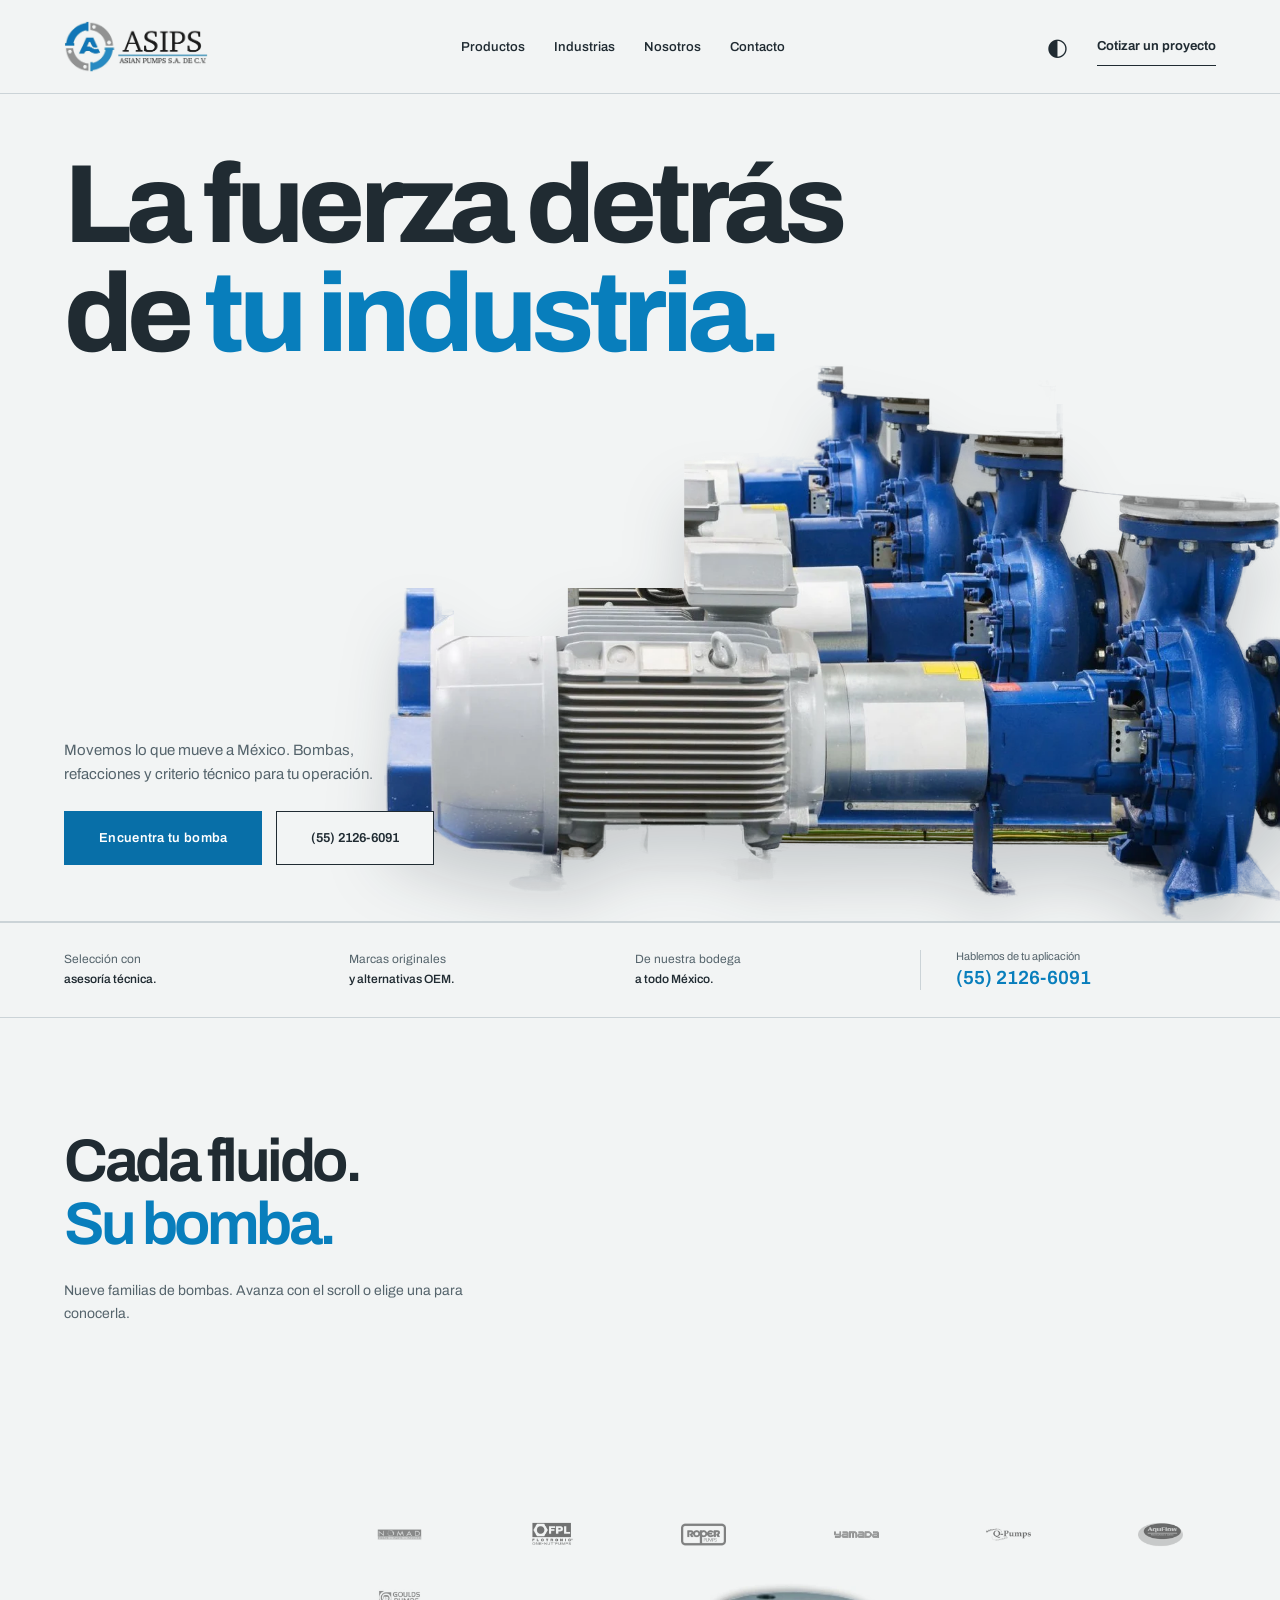
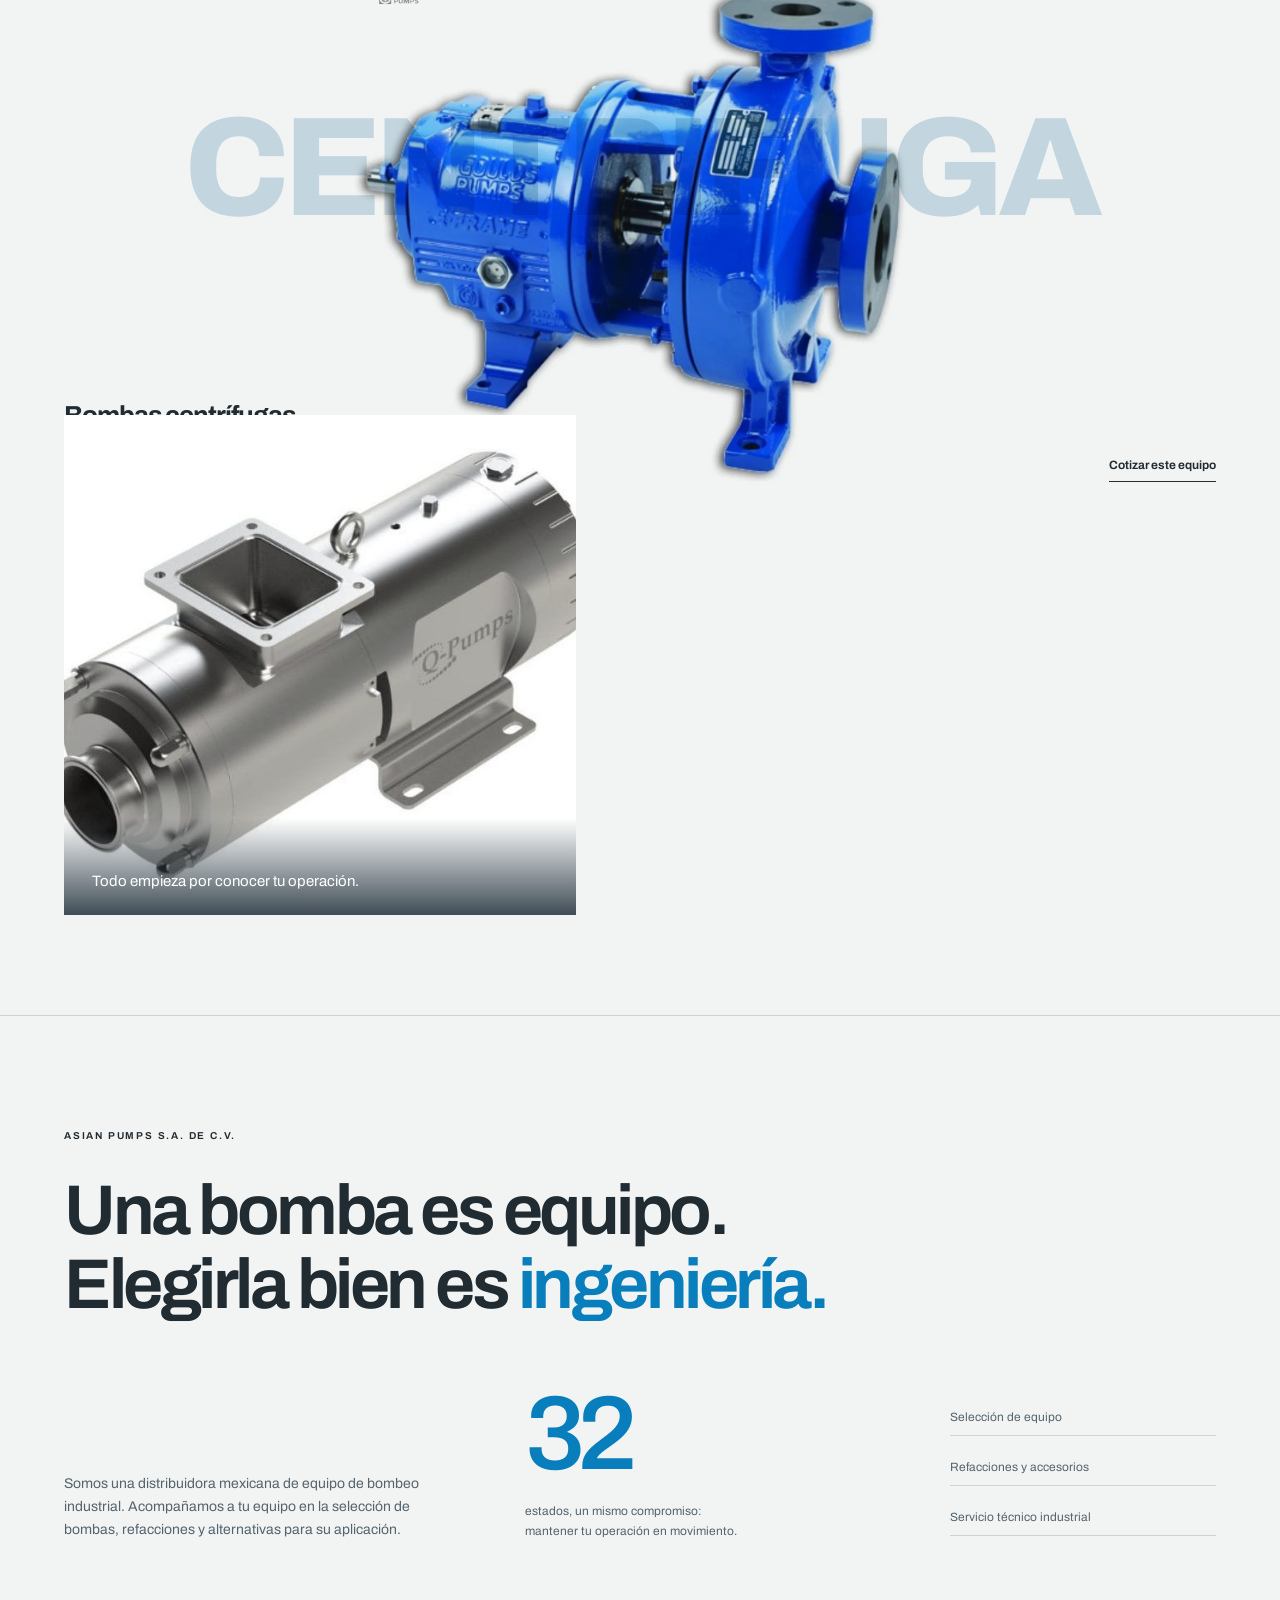
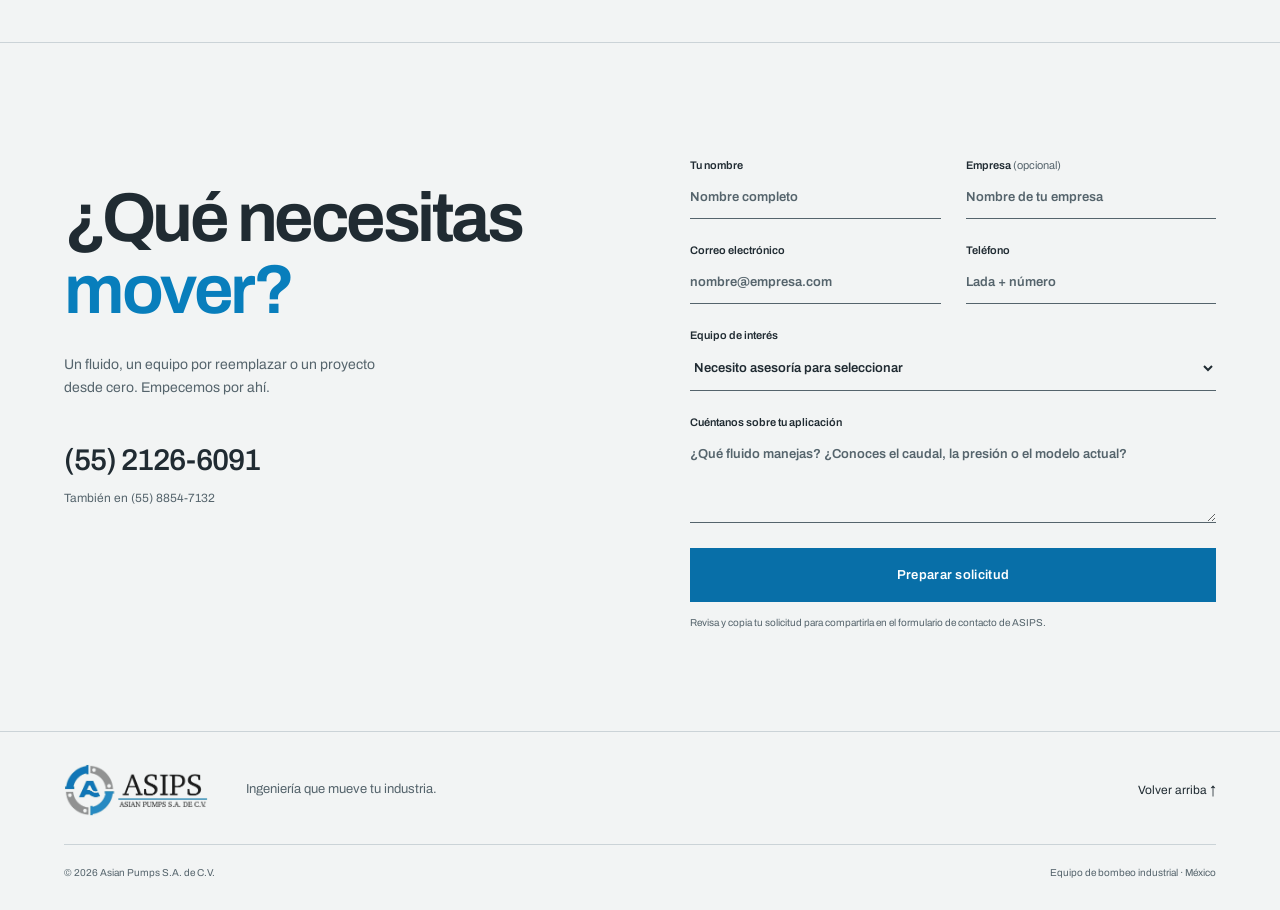
==== index.html @ ed29885e "Sitio estático del rediseño ASIPS para GitHub Pages Copia desplegable con rutas relativas del repo p" ====
﻿<!doctype html>
<html lang="es">
<head>
  <meta charset="UTF-8">
  <meta name="viewport" content="width=device-width, initial-scale=1">
  <meta name="theme-color" content="#f2f4f4">
  <meta name="description" content="Equipo de bombeo industrial, asesoría técnica y refacciones. Explora nueve familias de bombas con ASIPS Asian Pumps. Entregas en todo México.">
  <title>ASIPS Asian Pumps | Ingeniería que mueve tu industria</title>
  <link rel="icon" href="assets/logo.jpeg">
  <link rel="stylesheet" href="styles.css">
  <link rel="preload" href="assets/hero-pumps.webp" as="image" fetchpriority="high">
  <link rel="preload" href="assets/fonts/archivo-latin.woff2" as="font" type="font/woff2" crossorigin>
  <script type="module" src="app.js"></script>
</head>
<body>
  <a class="skip" href="#contenido">Saltar al contenido</a>
  <header class="header wrap">
    <a class="brand" href="#" aria-label="ASIPS, inicio"><img src="assets/logo.jpeg" alt="ASIPS Asian Pumps" width="154" height="60"></a>
    <nav id="navigation" aria-label="Navegación principal">
      <a href="#productos">Productos</a><a href="#industrias">Industrias</a><a href="#nosotros">Nosotros</a><a href="#contacto">Contacto</a>
    </nav>
    <div class="header-actions"><button class="theme" type="button" aria-label="Cambiar a modo oscuro">◐</button><a class="header-cta" href="#contacto">Cotizar un proyecto</a><button class="menu" type="button" aria-expanded="false" aria-controls="navigation">Menú <span aria-hidden="true">+</span></button></div>
  </header>
  <main id="contenido">
    <section class="hero" aria-labelledby="hero-title">
      <figure class="hero-machines" aria-hidden="false">
        <img src="assets/hero-pumps.webp" alt="Tren de cuatro bombas centrífugas industriales alineadas" width="1345" height="816" fetchpriority="high">
      </figure>
      <div class="hero-content wrap">
        <h1 id="hero-title">La fuerza detrás<br>de <em>tu industria.</em></h1>
        <p class="hero-lead">Movemos lo que mueve a México. Bombas, refacciones y criterio técnico para tu operación.</p>
        <div class="hero-actions">
          <a class="button" href="#productos">Encuentra tu bomba</a>
          <a class="ghost" href="tel:+525521266091">(55) 2126-6091</a>
        </div>
      </div>
    </section>
    <div class="service-strip wrap"><p>Selección con<br><strong>asesoría técnica.</strong></p><p>Marcas originales<br><strong>y alternativas OEM.</strong></p><p>De nuestra bodega<br><strong>a todo México.</strong></p><a href="tel:+525521266091">Hablemos de tu aplicación<span>(55) 2126-6091</span></a></div>
    <section id="productos" class="catalog section" aria-labelledby="products-title">
      <div class="section-heading wrap"><h2 id="products-title">Cada fluido.<br><span>Su bomba.</span></h2><p>Nueve familias de bombas. Avanza con el scroll o elige una para conocerla.</p></div>
      <div class="scrolly">
        <div class="scrolly-stage">
          <span class="stage-word" id="stage-word" aria-hidden="true">CENTRÍFUGA</span>
          <div class="stage-inner wrap" id="product-panel" role="tabpanel" aria-labelledby="tab-centrifuga" tabindex="0">
            <div class="stage-media"><img id="product-img" src="assets/p-centrifuga.webp" alt="Bomba centrífuga" width="700" height="600" loading="lazy"></div>
            <div class="product-info"><div><h3 id="product-name">Bombas centrífugas</h3><p id="product-description">Para mover agua y fluidos de baja viscosidad en los procesos de tu industria.</p></div><a class="text-link" id="product-quote" href="#contacto">Cotizar este equipo</a></div>
          </div>
          <div class="product-list" role="tablist" aria-label="Familias de bombas" aria-orientation="vertical"></div>
        </div>
        <div class="scrolly-steps" aria-hidden="true"></div>
      </div>
    </section>
    <section class="brands wrap" aria-label="Marcas de nuestro catálogo"><p>La ingeniería tiene nombre.<br><strong>Trabajamos con estas marcas.</strong></p><div class="brand-logos"><img src="assets/marca-6.png" alt="Marca distribuida" width="130" height="54" loading="lazy"><img src="assets/marca-8.png" alt="Marca distribuida" width="130" height="54" loading="lazy"><img src="assets/marca-9.png" alt="Marca distribuida" width="130" height="54" loading="lazy"><img src="assets/marca-10.png" alt="Marca distribuida" width="130" height="54" loading="lazy"><img src="assets/marca-12.png" alt="Marca distribuida" width="130" height="54" loading="lazy"><img src="assets/marca-13.png" alt="Marca distribuida" width="130" height="54" loading="lazy"><img src="assets/marca-15.png" alt="Marca distribuida" width="130" height="54" loading="lazy"></div></section>
    <section id="industrias" class="industries wrap section" aria-labelledby="industries-title">
      <div class="section-heading"><h2 id="industries-title">El proceso manda.<br><span>Nosotros escuchamos.</span></h2><p>Un mismo fluido puede plantear desafíos distintos. Cuéntanos qué necesitas mover y bajo qué condiciones.</p></div>
      <div class="industry-layout"><figure class="industry-photo"><img src="assets/p-tornillo.jpg" width="900" height="1100" alt="Bomba de doble tornillo en acero inoxidable instalada en línea sanitaria" loading="lazy"><figcaption>Todo empieza por conocer tu operación.</figcaption></figure><div class="industry-content"><div id="industry-options" class="industry-options" aria-label="Industrias"></div><div class="industry-detail" aria-live="polite"><h3 id="industry-title">Alimentos y bebidas</h3><p id="industry-description">Desde ingredientes líquidos hasta productos viscosos. Equipos para transferencia y procesos sanitarios, seleccionados según tu producto.</p><a href="#contacto" class="text-link" id="industry-quote">Platicar sobre mi proceso</a></div></div></div>
    </section>
    <section id="nosotros" class="about wrap section" aria-labelledby="about-title"><p class="eyebrow">ASIAN PUMPS S.A. DE C.V.</p><h2 id="about-title">Una bomba es equipo.<br>Elegirla bien es <span>ingeniería.</span></h2><div class="about-bottom"><p>Somos una distribuidora mexicana de equipo de bombeo industrial. Acompañamos a tu equipo en la selección de bombas, refacciones y alternativas para su aplicación.</p><div><span class="big-number">32</span><p>estados, un mismo compromiso:<br>mantener tu operación en movimiento.</p></div><div class="about-services"><p>Selección de equipo</p><p>Refacciones y accesorios</p><p>Servicio técnico industrial</p></div></div></section>
    <section id="contacto" class="contact wrap section" aria-labelledby="contact-title"><div class="contact-intro"><h2 id="contact-title">¿Qué necesitas<br><span>mover?</span></h2><p>Un fluido, un equipo por reemplazar o un proyecto desde cero. Empecemos por ahí.</p><a class="phone" href="tel:+525521266091">(55) 2126-6091</a><a class="secondary-phone" href="tel:+525588547132">También en (55) 8854-7132</a></div><form id="quote-form"><div class="form-grid"><label>Tu nombre<input name="nombre" autocomplete="name" placeholder="Nombre completo" required maxlength="100"></label><label>Empresa <span>(opcional)</span><input name="empresa" autocomplete="organization" placeholder="Nombre de tu empresa" maxlength="150"></label><label>Correo electrónico<input name="correo" type="email" autocomplete="email" placeholder="nombre@empresa.com" required maxlength="150"></label><label>Teléfono<input name="telefono" type="tel" autocomplete="tel" placeholder="Lada + número" required maxlength="30"></label></div><label>Equipo de interés<select name="equipo" id="quote-product"><option value="Necesito asesoría para seleccionar">Necesito asesoría para seleccionar</option></select></label><label>Cuéntanos sobre tu aplicación<textarea name="mensaje" rows="3" placeholder="¿Qué fluido manejas? ¿Conoces el caudal, la presión o el modelo actual?" required maxlength="2000"></textarea></label><button class="button" type="submit">Preparar solicitud</button><p class="form-note">Revisa y copia tu solicitud para compartirla en el formulario de contacto de ASIPS.</p><div id="form-result" hidden aria-live="polite"><h3>Tu solicitud está lista.</h3><p>Revisa el texto y compártelo en el sitio de ASIPS. Aún no se ha enviado.</p><textarea id="quote-summary" readonly aria-label="Resumen de tu solicitud"></textarea><div><button type="button" class="text-link" id="copy-quote">Copiar solicitud</button><a class="text-link" href="https://bombas.asips.mx/#Contacto" target="_blank" rel="noopener">Abrir contacto ASIPS</a></div><p id="copy-status" role="status"></p></div></form></section>
  </main>
  <footer class="wrap"><div class="footer-top"><a class="brand" href="#" aria-label="Volver al inicio"><img src="assets/logo.jpeg" alt="ASIPS Asian Pumps" width="154" height="60" loading="lazy"></a><p>Ingeniería que mueve tu industria.</p><a href="#contenido">Volver arriba ↑</a></div><div class="footer-bottom"><span>© <span id="year">2026</span> Asian Pumps S.A. de C.V.</span><span>Equipo de bombeo industrial · México</span></div></footer>
</body>
</html>
---- styles.css ----
@font-face{font-family:Archivo;src:url('assets/fonts/archivo-latin.woff2') format('woff2');font-weight:100 900;font-display:swap}
:root{--bg:#f2f4f4;--surface:#e8edef;--ink:#202b32;--muted:#55646c;--blue:#087ebc;--cta:#086fa8;--line:#cbd3d7;--paper:#fff;--ring:#c3d5de;color-scheme:light;font-family:Archivo,Arial,sans-serif;font-synthesis:none}
:root[data-theme=dark]{--bg:#121b21;--surface:#1b2931;--ink:#edf3f5;--muted:#a7b8c1;--blue:#55b6e7;--cta:#086fa8;--line:#364954;--ring:#294653;color-scheme:dark}
*{box-sizing:border-box}html{scroll-behavior:smooth;scroll-padding-top:90px}body{margin:0;background:var(--bg);color:var(--ink)}button,input,select,textarea{font:inherit}button,a,input,select,textarea{-webkit-tap-highlight-color:transparent}a{color:inherit;text-decoration:none}button{cursor:pointer}button,a{touch-action:manipulation}button{color:inherit}img{max-width:100%;display:block}p,h1,h2,h3,figure{margin:0}p{line-height:1.65}a:focus-visible,button:focus-visible,input:focus-visible,select:focus-visible,textarea:focus-visible,[tabindex]:focus-visible{outline:3px solid var(--blue);outline-offset:5px}::selection{background:var(--blue);color:#fff}.wrap{max-width:1512px;margin-inline:auto;padding-inline:64px}.skip{position:fixed;top:-80px;left:20px;background:var(--ink);color:var(--bg);padding:16px;z-index:4}.skip:focus{top:12px}.header{height:94px;display:flex;align-items:center;justify-content:space-between;gap:30px;border-bottom:1px solid var(--line)}.brand{width:144px;flex-shrink:0}.brand img{width:144px;height:auto;mix-blend-mode:multiply}.header nav{display:flex;gap:29px;font-size:13px;font-weight:550}.header nav a{padding-block:14px}.header nav a:hover{color:var(--blue)}.header-actions{display:flex;align-items:center;gap:20px}.header-cta{font-size:13px;font-weight:650;display:flex;gap:24px;align-items:center;border-bottom:1px solid var(--ink);padding-block:12px}.header-cta span{font-size:23px}.theme{border:0;background:none;font-size:24px;width:40px;height:44px}.menu{display:none}.eyebrow{font-size:10px;letter-spacing:1.8px;font-weight:650}.hero{position:relative;min-height:92vh;min-height:92svh;display:flex;align-items:center;overflow:clip;border-bottom:1px solid var(--line)}.hero-machines{position:absolute;right:-2%;bottom:0;width:min(72%,1180px);margin:0;z-index:1;pointer-events:none}.hero-machines img{width:100%;height:auto;display:block;filter:drop-shadow(0 40px 30px rgba(15,31,42,.17))}.hero-content{position:relative;width:100%;padding-block:56px;align-self:stretch;display:flex;flex-direction:column}.hero h1{position:relative;z-index:0;font-size:clamp(56px,8.7vw,134px);letter-spacing:-.05em;line-height:.98;font-weight:750}.hero h1 em{color:var(--blue);font-style:normal}.hero-lead{position:relative;z-index:2;margin-top:auto;font-size:15px;color:var(--muted);max-width:340px}.hero-actions{position:relative;z-index:2;display:flex;gap:14px;margin-top:24px;flex-wrap:wrap}.ghost{display:inline-flex;align-items:center;justify-content:center;min-height:54px;padding:16px 34px;border:1px solid var(--ink);color:var(--ink);background:var(--bg);font-size:13px;font-weight:600;transition:border-color .2s,color .2s}.ghost:hover{border-color:var(--blue);color:var(--blue)}.button{display:inline-flex;align-items:center;justify-content:center;background:var(--cta);color:#fff;min-height:54px;padding:16px 34px;border:1px solid var(--cta);font-size:13px;font-weight:600;letter-spacing:.3px;border-radius:0;transition:background .2s,transform .2s}.button:hover{background:#055985;transform:translateY(-2px)}.hero-copy .button{margin-top:28px}.service-strip{display:grid;grid-template-columns:1fr 1fr 1fr 1.15fr;padding-block:27px;border-top:1px solid var(--line);border-bottom:1px solid var(--line);gap:28px}.service-strip p{font-size:12px;color:var(--muted)}.service-strip strong{font-weight:550;color:var(--ink)}.service-strip a{border-left:1px solid var(--line);padding-left:35px;font-size:11px;color:var(--muted)}.service-strip a span{display:block;font-size:19px;color:var(--blue);margin-top:5px;font-weight:600}.section{padding-top:112px;padding-bottom:100px}.section-heading{margin-bottom:48px}.section-heading .eyebrow{margin-bottom:24px}h2{font-size:clamp(42px,4.7vw,70px);font-weight:650;letter-spacing:-3.5px;line-height:1.05}h2 span{color:var(--blue)}.section-heading>p:last-child{margin-top:23px;max-width:440px;font-size:14px;color:var(--muted)}.scrolly{position:relative}.scrolly-stage{position:sticky;top:0;height:100vh;height:100svh;display:flex;flex-direction:column;justify-content:center;overflow:hidden;background:var(--bg)}.scrolly-steps{margin-top:-100vh;margin-top:-100svh;pointer-events:none}.scrolly-steps .step{height:70vh}.stage-word{position:absolute;left:0;right:0;top:44%;transform:translateY(-50%);font-size:min(11vw,158px);font-weight:800;letter-spacing:-.05em;line-height:.95;color:var(--ring);white-space:nowrap;text-align:center;pointer-events:none;user-select:none}.stage-inner{position:relative;width:100%;display:flex;flex-direction:column;justify-content:flex-end;gap:0}.stage-media{position:relative;height:min(50vh,460px);display:grid;place-items:center}.stage-media img{width:min(600px,72%);height:100%;object-fit:contain;mix-blend-mode:multiply}.product-list{position:absolute;right:64px;top:50%;transform:translateY(-50%);display:flex;flex-direction:column;z-index:1}.product-tab{border:0;background:none;text-align:right;padding:7px 0;font-size:12px;color:var(--muted);transition:color .2s}.product-tab[aria-selected=true]{color:var(--blue);font-weight:650}.product-tab:hover{color:var(--blue)}.product-info{display:flex;gap:25px;align-items:flex-end;padding-top:26px;padding-bottom:40px;justify-content:space-between}.product-info>div{max-width:420px}.product-info h3{font-size:26px;letter-spacing:-1px;margin-block:0 10px}.product-info p:last-child{font-size:13px;color:var(--muted)}.text-link{font-size:12px;font-weight:650;white-space:nowrap;border:0;border-bottom:1px solid var(--ink);padding:9px 0;background:none}.text-link:hover{color:var(--blue);border-color:var(--blue)}.brands{border-block:1px solid var(--line);padding-block:38px;display:grid;grid-template-columns:255px 1fr;gap:25px;align-items:center}.brands p{font-size:12px;color:var(--muted)}.brands strong{font-weight:550;color:var(--ink)}.brand-logos{display:flex;justify-content:space-between;gap:27px;align-items:center;flex-wrap:wrap;row-gap:18px}.brand-logos img{width:110px;height:45px;object-fit:contain;mix-blend-mode:multiply;filter:grayscale(1);opacity:.7}.industry-layout{display:grid;grid-template-columns:.9fr 1fr;gap:72px}.industry-photo{position:relative;min-height:500px}.industry-photo img{width:100%;height:100%;position:absolute;object-fit:cover;filter:saturate(.55)}.industry-photo figcaption{position:absolute;bottom:0;left:0;right:0;background:linear-gradient(transparent,rgba(15,31,42,.8));padding:55px 28px 26px;color:#fff;font-size:15px}.industry-options{display:flex;flex-wrap:wrap;gap:8px}.industry-options button{border:1px solid var(--line);padding:12px 16px;background:none;font-size:12px;transition:background .2s,color .2s}.industry-options button[aria-pressed=true]{background:var(--ink);color:var(--bg);border-color:var(--ink)}.industry-options button:hover{border-color:var(--blue)}.industry-detail{margin-top:58px}.industry-detail h3{font-size:38px;font-weight:550;letter-spacing:-1.5px;margin-block:0 16px}.industry-detail p{color:var(--muted);font-size:15px;max-width:420px}.industry-detail a{display:inline-block;margin-top:27px}.about{border-block:1px solid var(--line)}.about>.eyebrow{margin-bottom:30px}.about h2{font-size:clamp(40px,5.5vw,82px)}.about-bottom{display:grid;grid-template-columns:1.1fr 1fr .75fr;gap:70px;margin-top:60px;align-items:end}.about-bottom>p{font-size:14px;color:var(--muted);max-width:365px}.big-number{font-size:105px;letter-spacing:-8px;line-height:1;color:var(--blue);font-weight:550}.about-bottom>div>p{font-size:12px;color:var(--muted);margin-top:15px}.about-services{padding-bottom:6px}.about-services p{padding-block:7px;border-bottom:1px solid var(--line)}.contact{display:grid;grid-template-columns:1fr 1fr;gap:100px}.contact h2{margin-top:27px;font-size:clamp(48px,5.4vw,80px)}.contact-intro>p:not(.eyebrow){font-size:14px;color:var(--muted);max-width:330px;margin-top:26px}.phone{display:block;font-size:30px;letter-spacing:-1px;font-weight:550;margin-top:45px}.phone:hover{color:var(--blue)}.secondary-phone{font-size:12px;color:var(--muted);display:inline-block;margin-top:15px}form{padding-top:4px}form label{font-size:11px;font-weight:600;display:block;margin-bottom:25px}form label>span{font-weight:400;color:var(--muted)}input,select,textarea{display:block;width:100%;background:transparent;border:0;border-bottom:1px solid var(--muted);border-radius:0;color:var(--ink);padding:14px 0;font-size:13px;margin-top:5px}select option{background:var(--bg);color:var(--ink)}input::placeholder,textarea::placeholder{color:var(--muted);opacity:1}textarea{resize:vertical;min-height:90px}.form-grid{display:grid;grid-template-columns:1fr 1fr;gap:0 25px}form>.button{width:100%}.form-note{font-size:10px;color:var(--muted);margin-top:13px;max-width:400px}#form-result{background:var(--surface);padding:24px;margin-top:24px}#form-result h3{font-size:21px}#form-result p{font-size:12px;margin-top:12px}#form-result>div{display:flex;gap:20px;flex-wrap:wrap}#quote-summary{min-height:150px;font-size:12px}footer{border-top:1px solid var(--line);padding-block:32px}.footer-top{display:flex;align-items:center;gap:38px}.footer-top p{font-size:13px;color:var(--muted)}.footer-top>a:last-child{margin-left:auto;font-size:12px}.footer-bottom{border-top:1px solid var(--line);margin-top:28px;padding-top:22px;display:flex;justify-content:space-between;gap:20px;font-size:10px;color:var(--muted)}
.hero{overflow:clip}
/* Layers: content 0, foreground typography 1, mobile navigation 3, skip link 4. */
[data-theme=dark] .brand img,[data-theme=dark] .brand-logos img{mix-blend-mode:normal;background:#fff;padding:5px}[data-theme=dark] .stage-media img{mix-blend-mode:normal;background:#dce4e8;padding:22px;box-sizing:border-box}[data-theme=dark] .hero-machines img{filter:drop-shadow(0 32px 36px rgba(0,0,0,.55))}
@media(prefers-reduced-motion:no-preference){.hero-inner{animation:enter .85s .1s both}.stage-media.changing img{animation:enter .4s both}.stage-word.changing{animation:enter .4s both}.reveal{opacity:0;transform:translateY(22px);transition:opacity .7s,transform .7s}.reveal.visible{opacity:1;transform:none}@keyframes enter{from{opacity:0;transform:translateY(20px)}to{opacity:1;transform:translateY(0)}}}
@media(max-width:1100px){.wrap{padding-inline:36px}.header{gap:20px}.header nav{gap:18px}.header-actions{gap:8px}.product-list{right:36px}.brands{grid-template-columns:200px 1fr}.brand-logos{gap:16px}.brand-logos img{width:80px}.industry-layout{gap:40px}.contact{gap:55px}.about-bottom{gap:35px}.service-strip{gap:15px}.service-strip a{padding-left:20px}.service-strip a span{font-size:17px}}
@media(max-width:767px){.wrap{padding-inline:22px}.header{height:76px;position:relative}.brand,.brand img{width:116px}.header nav{display:none;position:absolute;top:75px;left:0;right:0;background:var(--bg);padding:24px;z-index:3;border-bottom:1px solid var(--line);box-shadow:0 16px 22px #142c3c15}.header nav.open{display:flex;flex-direction:column;gap:0}.header nav a{font-size:18px;padding:15px}.header-cta{display:none}.menu{display:flex;gap:15px;align-items:center;border:0;background:none;font-size:12px;height:44px;padding:8px}.menu span{font-size:25px}.theme{font-size:22px}.hero{min-height:88svh;align-items:flex-start}.eyebrow{font-size:8px;letter-spacing:1.3px}.hero-content{padding-block:34px}.hero h1{font-size:clamp(42px,11.5vw,78px);letter-spacing:-2.5px}.hero h1 span{padding-right:14px}.hero h1 .l2{margin-left:16px}.hero-machines{width:150%;right:-28%}.hero-machines img{filter:drop-shadow(0 22px 18px rgba(15,31,42,.16))}.hero-lead{font-size:13px;max-width:320px;margin-top:18px}.hero-actions{gap:10px;margin-top:auto}.hero-actions .button,.hero-actions .ghost{width:100%;min-height:52px}.service-strip{grid-template-columns:1fr 1fr;gap:22px;padding-block:25px}.service-strip p{font-size:11px}.service-strip a{padding-left:0;border-left:0;font-size:10px}.service-strip a span{font-size:16px}.section{padding-top:70px;padding-bottom:65px}h2{font-size:43px;letter-spacing:-2px}.section-heading{margin-bottom:30px}.section-heading .eyebrow{margin-bottom:20px}.section-heading>p:last-child{font-size:13px;margin-top:19px}.scrolly-steps .step{height:62vh}.stage-word{top:38%;font-size:15.5vw;white-space:normal;padding-inline:10px}.product-list{position:absolute;right:auto;top:16px;left:22px;width:calc(100% - 44px);transform:none;flex-direction:row;overflow-x:auto;gap:16px;padding-bottom:6px;scrollbar-width:none}.product-list::-webkit-scrollbar{display:none}.product-tab{font-size:11px;padding:8px 0;white-space:nowrap;text-align:left;flex-shrink:0;min-height:44px}.stage-media{height:min(44vh,380px)}.stage-media img{width:88%}.product-info{display:block;padding-top:16px;padding-bottom:30px}.product-info .text-link{display:inline-block;margin-top:12px}.product-info h3{font-size:24px}.brands{grid-template-columns:1fr;padding-block:28px;gap:22px}.brand-logos{flex-wrap:wrap;justify-content:flex-start;gap:22px}.brand-logos img{width:82px;height:35px}.industry-layout{grid-template-columns:1fr;gap:28px}.industry-photo{min-height:300px}.industry-photo figcaption{font-size:13px;padding:40px 20px 22px}.industry-options{gap:7px}.industry-options button{font-size:11px;padding:12px}.industry-detail{margin-top:33px}.industry-detail h3{font-size:32px}.industry-detail p{font-size:13px}.about h2{font-size:39px}.about-bottom{grid-template-columns:1fr 1fr;gap:30px;margin-top:30px}.about-bottom>p{grid-column:1/-1;font-size:13px}.big-number{font-size:88px}.about-bottom>div>p{font-size:10px}.contact{grid-template-columns:1fr;gap:42px}.contact h2{font-size:62px}.phone{font-size:28px;margin-top:25px}.form-grid{gap:0 18px}.footer-top{flex-wrap:wrap;gap:20px}.footer-top p{font-size:11px}.footer-top>a:last-child{margin-left:0}.footer-bottom{font-size:9px;flex-wrap:wrap;gap:10px}html{scroll-padding-top:24px}}
[data-theme=dark] .brand img{content:url('assets/logo-dark.png');background:none;padding:0}[data-theme=dark] .brand-logos img{background:none;mix-blend-mode:screen;filter:grayscale(1) invert(1);padding:0}
@media(prefers-reduced-motion:reduce){html{scroll-behavior:auto}*,*:before,*:after{animation:none!important;transition:none!important}.reveal{opacity:1;transform:none}}
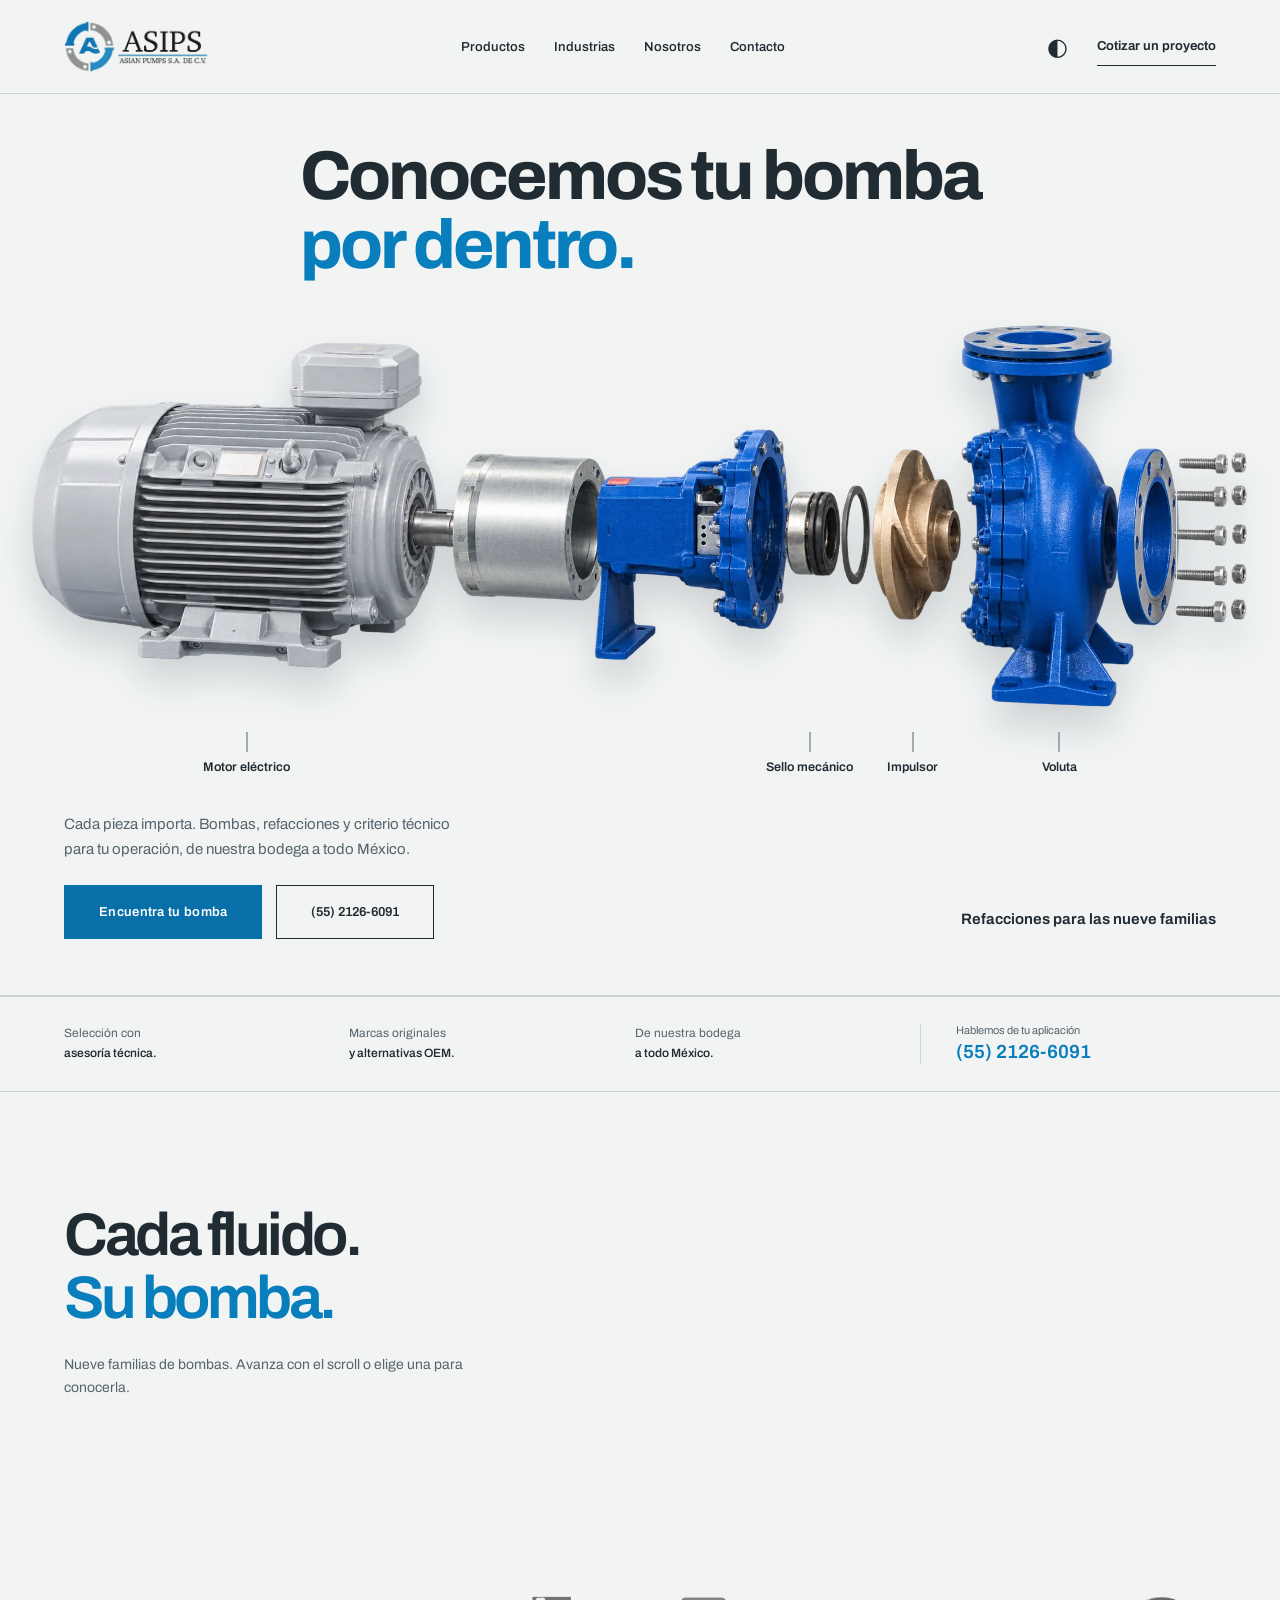
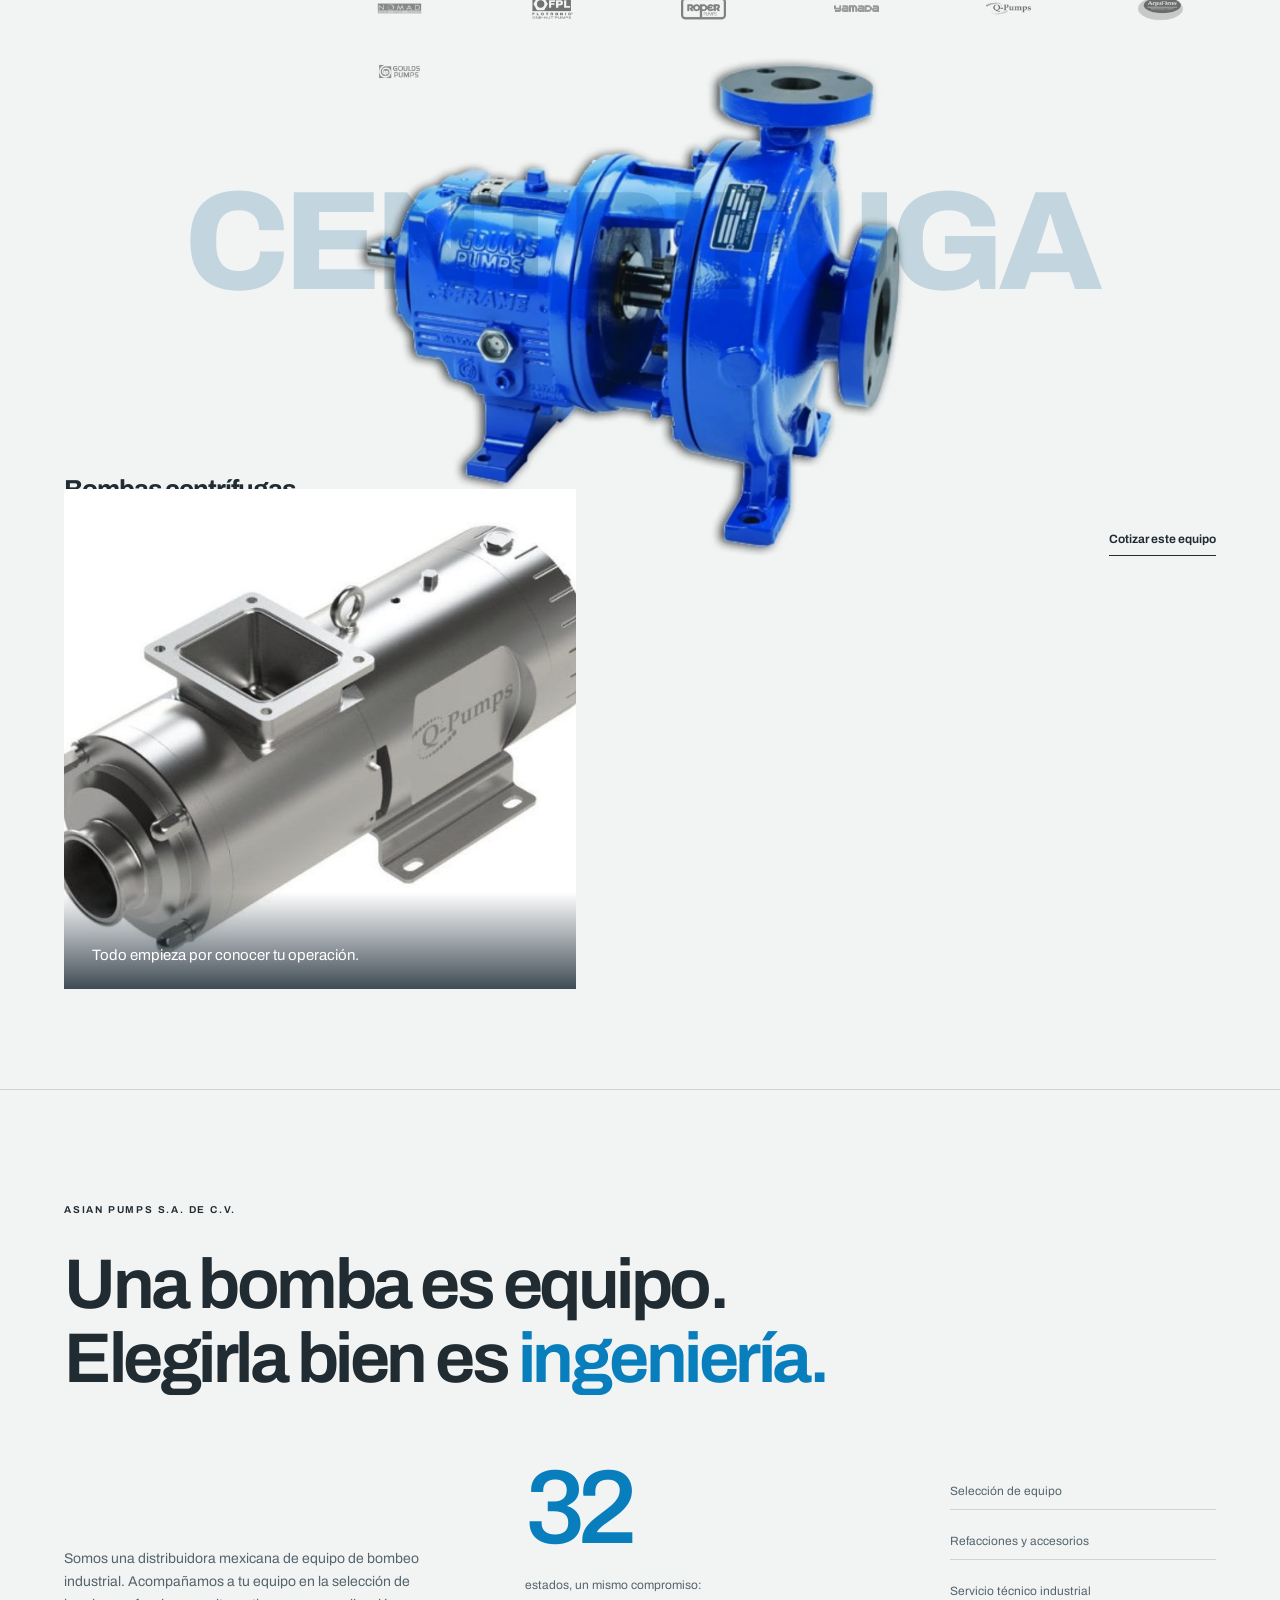
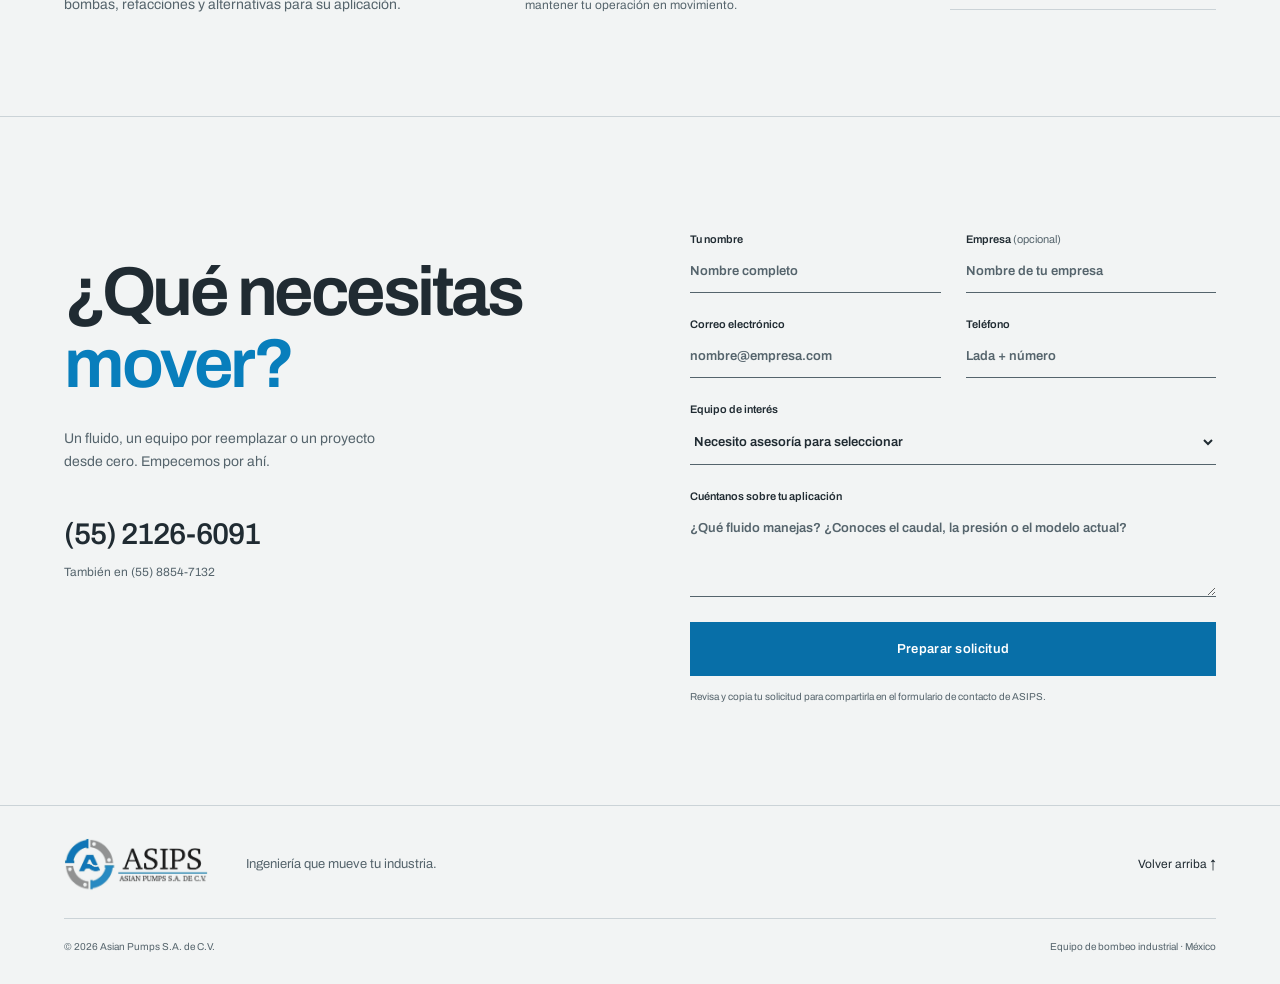
==== commit daf3748b: "Hero definitivo: la Explosión Co-Authored-By: Claude Opus 5.5 <noreply@anthropic.com>" ====
--- a/index.html
+++ b/index.html
@@ -8,7 +8,7 @@
   <title>ASIPS Asian Pumps | Ingeniería que mueve tu industria</title>
   <link rel="icon" href="assets/logo.jpeg">
   <link rel="stylesheet" href="styles.css">
-  <link rel="preload" href="assets/hero-pumps.webp" as="image" fetchpriority="high">
+  <link rel="preload" href="assets/hero/motor.webp" as="image" fetchpriority="high">
   <link rel="preload" href="assets/fonts/archivo-latin.woff2" as="font" type="font/woff2" crossorigin>
   <script type="module" src="app.js"></script>
 </head>
@@ -23,16 +23,37 @@
   </header>
   <main id="contenido">
     <section class="hero" aria-labelledby="hero-title">
-      <figure class="hero-machines" aria-hidden="false">
-        <img src="assets/hero-pumps.webp" alt="Tren de cuatro bombas centrífugas industriales alineadas" width="1345" height="816" fetchpriority="high">
-      </figure>
-      <div class="hero-content wrap">
-        <h1 id="hero-title">La fuerza detrás<br>de <em>tu industria.</em></h1>
-        <p class="hero-lead">Movemos lo que mueve a México. Bombas, refacciones y criterio técnico para tu operación.</p>
-        <div class="hero-actions">
-          <a class="button" href="#productos">Encuentra tu bomba</a>
-          <a class="ghost" href="tel:+525521266091">(55) 2126-6091</a>
+      <div class="wrap">
+        <h1 id="hero-title">Conocemos tu bomba<br><em>por dentro.</em></h1>
+      </div>
+      <div>
+        <div class="hero-art" role="img" aria-label="Despiece de una bomba centrífuga: motor, acople, soporte, sello mecánico, empaque, impulsor, voluta, brida y tornillería">
+          <div class="hero-part p-motor"><img src="assets/hero/motor.webp" alt="" width="739" height="579" decoding="async" fetchpriority="high"></div>
+          <div class="hero-part p-acople"><img src="assets/hero/acople.webp" alt="" width="264" height="265" decoding="async"></div>
+          <div class="hero-part p-soporte"><img src="assets/hero/soporte.webp" alt="" width="334" height="412" decoding="async"></div>
+          <div class="hero-part p-sello"><img src="assets/hero/sello.webp" alt="" width="116" height="291" decoding="async"></div>
+          <div class="hero-part p-empaque"><img src="assets/hero/empaque.webp" alt="" width="50" height="180" decoding="async"></div>
+          <div class="hero-part p-impulsor"><img src="assets/hero/impulsor.webp" alt="" width="162" height="305" decoding="async"></div>
+          <div class="hero-part p-voluta"><img src="assets/hero/voluta.webp" alt="" width="386" height="679" decoding="async"></div>
+          <div class="hero-part p-brida"><img src="assets/hero/brida.webp" alt="" width="94" height="180" decoding="async"></div>
+          <div class="hero-part p-tornillos"><img src="assets/hero/tornillos.webp" alt="" width="130" height="306" decoding="async"></div>
         </div>
+        <div class="hero-calls" aria-hidden="true">
+          <span class="hero-call c-motor">Motor eléctrico</span>
+          <span class="hero-call c-sello">Sello mecánico</span>
+          <span class="hero-call c-impulsor">Impulsor</span>
+          <span class="hero-call c-voluta">Voluta</span>
+        </div>
+      </div>
+      <div class="wrap hero-foot">
+        <div>
+          <p class="hero-lead">Cada pieza importa. Bombas, refacciones y criterio técnico para tu operación, de nuestra bodega a todo México.</p>
+          <div class="hero-actions">
+            <a class="button" href="#productos">Encuentra tu bomba</a>
+            <a class="ghost" href="tel:+525521266091">(55) 2126-6091</a>
+          </div>
+        </div>
+        <a class="hero-more" href="#contacto">Refacciones para las nueve familias</a>
       </div>
     </section>
     <div class="service-strip wrap"><p>Selección con<br><strong>asesoría técnica.</strong></p><p>Marcas originales<br><strong>y alternativas OEM.</strong></p><p>De nuestra bodega<br><strong>a todo México.</strong></p><a href="tel:+525521266091">Hablemos de tu aplicación<span>(55) 2126-6091</span></a></div>
--- a/styles.css
+++ b/styles.css
@@ -1,12 +1,13 @@
 @font-face{font-family:Archivo;src:url('assets/fonts/archivo-latin.woff2') format('woff2');font-weight:100 900;font-display:swap}
 :root{--bg:#f2f4f4;--surface:#e8edef;--ink:#202b32;--muted:#55646c;--blue:#087ebc;--cta:#086fa8;--line:#cbd3d7;--paper:#fff;--ring:#c3d5de;color-scheme:light;font-family:Archivo,Arial,sans-serif;font-synthesis:none}
 :root[data-theme=dark]{--bg:#121b21;--surface:#1b2931;--ink:#edf3f5;--muted:#a7b8c1;--blue:#55b6e7;--cta:#086fa8;--line:#364954;--ring:#294653;color-scheme:dark}
-*{box-sizing:border-box}html{scroll-behavior:smooth;scroll-padding-top:90px}body{margin:0;background:var(--bg);color:var(--ink)}button,input,select,textarea{font:inherit}button,a,input,select,textarea{-webkit-tap-highlight-color:transparent}a{color:inherit;text-decoration:none}button{cursor:pointer}button,a{touch-action:manipulation}button{color:inherit}img{max-width:100%;display:block}p,h1,h2,h3,figure{margin:0}p{line-height:1.65}a:focus-visible,button:focus-visible,input:focus-visible,select:focus-visible,textarea:focus-visible,[tabindex]:focus-visible{outline:3px solid var(--blue);outline-offset:5px}::selection{background:var(--blue);color:#fff}.wrap{max-width:1512px;margin-inline:auto;padding-inline:64px}.skip{position:fixed;top:-80px;left:20px;background:var(--ink);color:var(--bg);padding:16px;z-index:4}.skip:focus{top:12px}.header{height:94px;display:flex;align-items:center;justify-content:space-between;gap:30px;border-bottom:1px solid var(--line)}.brand{width:144px;flex-shrink:0}.brand img{width:144px;height:auto;mix-blend-mode:multiply}.header nav{display:flex;gap:29px;font-size:13px;font-weight:550}.header nav a{padding-block:14px}.header nav a:hover{color:var(--blue)}.header-actions{display:flex;align-items:center;gap:20px}.header-cta{font-size:13px;font-weight:650;display:flex;gap:24px;align-items:center;border-bottom:1px solid var(--ink);padding-block:12px}.header-cta span{font-size:23px}.theme{border:0;background:none;font-size:24px;width:40px;height:44px}.menu{display:none}.eyebrow{font-size:10px;letter-spacing:1.8px;font-weight:650}.hero{position:relative;min-height:92vh;min-height:92svh;display:flex;align-items:center;overflow:clip;border-bottom:1px solid var(--line)}.hero-machines{position:absolute;right:-2%;bottom:0;width:min(72%,1180px);margin:0;z-index:1;pointer-events:none}.hero-machines img{width:100%;height:auto;display:block;filter:drop-shadow(0 40px 30px rgba(15,31,42,.17))}.hero-content{position:relative;width:100%;padding-block:56px;align-self:stretch;display:flex;flex-direction:column}.hero h1{position:relative;z-index:0;font-size:clamp(56px,8.7vw,134px);letter-spacing:-.05em;line-height:.98;font-weight:750}.hero h1 em{color:var(--blue);font-style:normal}.hero-lead{position:relative;z-index:2;margin-top:auto;font-size:15px;color:var(--muted);max-width:340px}.hero-actions{position:relative;z-index:2;display:flex;gap:14px;margin-top:24px;flex-wrap:wrap}.ghost{display:inline-flex;align-items:center;justify-content:center;min-height:54px;padding:16px 34px;border:1px solid var(--ink);color:var(--ink);background:var(--bg);font-size:13px;font-weight:600;transition:border-color .2s,color .2s}.ghost:hover{border-color:var(--blue);color:var(--blue)}.button{display:inline-flex;align-items:center;justify-content:center;background:var(--cta);color:#fff;min-height:54px;padding:16px 34px;border:1px solid var(--cta);font-size:13px;font-weight:600;letter-spacing:.3px;border-radius:0;transition:background .2s,transform .2s}.button:hover{background:#055985;transform:translateY(-2px)}.hero-copy .button{margin-top:28px}.service-strip{display:grid;grid-template-columns:1fr 1fr 1fr 1.15fr;padding-block:27px;border-top:1px solid var(--line);border-bottom:1px solid var(--line);gap:28px}.service-strip p{font-size:12px;color:var(--muted)}.service-strip strong{font-weight:550;color:var(--ink)}.service-strip a{border-left:1px solid var(--line);padding-left:35px;font-size:11px;color:var(--muted)}.service-strip a span{display:block;font-size:19px;color:var(--blue);margin-top:5px;font-weight:600}.section{padding-top:112px;padding-bottom:100px}.section-heading{margin-bottom:48px}.section-heading .eyebrow{margin-bottom:24px}h2{font-size:clamp(42px,4.7vw,70px);font-weight:650;letter-spacing:-3.5px;line-height:1.05}h2 span{color:var(--blue)}.section-heading>p:last-child{margin-top:23px;max-width:440px;font-size:14px;color:var(--muted)}.scrolly{position:relative}.scrolly-stage{position:sticky;top:0;height:100vh;height:100svh;display:flex;flex-direction:column;justify-content:center;overflow:hidden;background:var(--bg)}.scrolly-steps{margin-top:-100vh;margin-top:-100svh;pointer-events:none}.scrolly-steps .step{height:70vh}.stage-word{position:absolute;left:0;right:0;top:44%;transform:translateY(-50%);font-size:min(11vw,158px);font-weight:800;letter-spacing:-.05em;line-height:.95;color:var(--ring);white-space:nowrap;text-align:center;pointer-events:none;user-select:none}.stage-inner{position:relative;width:100%;display:flex;flex-direction:column;justify-content:flex-end;gap:0}.stage-media{position:relative;height:min(50vh,460px);display:grid;place-items:center}.stage-media img{width:min(600px,72%);height:100%;object-fit:contain;mix-blend-mode:multiply}.product-list{position:absolute;right:64px;top:50%;transform:translateY(-50%);display:flex;flex-direction:column;z-index:1}.product-tab{border:0;background:none;text-align:right;padding:7px 0;font-size:12px;color:var(--muted);transition:color .2s}.product-tab[aria-selected=true]{color:var(--blue);font-weight:650}.product-tab:hover{color:var(--blue)}.product-info{display:flex;gap:25px;align-items:flex-end;padding-top:26px;padding-bottom:40px;justify-content:space-between}.product-info>div{max-width:420px}.product-info h3{font-size:26px;letter-spacing:-1px;margin-block:0 10px}.product-info p:last-child{font-size:13px;color:var(--muted)}.text-link{font-size:12px;font-weight:650;white-space:nowrap;border:0;border-bottom:1px solid var(--ink);padding:9px 0;background:none}.text-link:hover{color:var(--blue);border-color:var(--blue)}.brands{border-block:1px solid var(--line);padding-block:38px;display:grid;grid-template-columns:255px 1fr;gap:25px;align-items:center}.brands p{font-size:12px;color:var(--muted)}.brands strong{font-weight:550;color:var(--ink)}.brand-logos{display:flex;justify-content:space-between;gap:27px;align-items:center;flex-wrap:wrap;row-gap:18px}.brand-logos img{width:110px;height:45px;object-fit:contain;mix-blend-mode:multiply;filter:grayscale(1);opacity:.7}.industry-layout{display:grid;grid-template-columns:.9fr 1fr;gap:72px}.industry-photo{position:relative;min-height:500px}.industry-photo img{width:100%;height:100%;position:absolute;object-fit:cover;filter:saturate(.55)}.industry-photo figcaption{position:absolute;bottom:0;left:0;right:0;background:linear-gradient(transparent,rgba(15,31,42,.8));padding:55px 28px 26px;color:#fff;font-size:15px}.industry-options{display:flex;flex-wrap:wrap;gap:8px}.industry-options button{border:1px solid var(--line);padding:12px 16px;background:none;font-size:12px;transition:background .2s,color .2s}.industry-options button[aria-pressed=true]{background:var(--ink);color:var(--bg);border-color:var(--ink)}.industry-options button:hover{border-color:var(--blue)}.industry-detail{margin-top:58px}.industry-detail h3{font-size:38px;font-weight:550;letter-spacing:-1.5px;margin-block:0 16px}.industry-detail p{color:var(--muted);font-size:15px;max-width:420px}.industry-detail a{display:inline-block;margin-top:27px}.about{border-block:1px solid var(--line)}.about>.eyebrow{margin-bottom:30px}.about h2{font-size:clamp(40px,5.5vw,82px)}.about-bottom{display:grid;grid-template-columns:1.1fr 1fr .75fr;gap:70px;margin-top:60px;align-items:end}.about-bottom>p{font-size:14px;color:var(--muted);max-width:365px}.big-number{font-size:105px;letter-spacing:-8px;line-height:1;color:var(--blue);font-weight:550}.about-bottom>div>p{font-size:12px;color:var(--muted);margin-top:15px}.about-services{padding-bottom:6px}.about-services p{padding-block:7px;border-bottom:1px solid var(--line)}.contact{display:grid;grid-template-columns:1fr 1fr;gap:100px}.contact h2{margin-top:27px;font-size:clamp(48px,5.4vw,80px)}.contact-intro>p:not(.eyebrow){font-size:14px;color:var(--muted);max-width:330px;margin-top:26px}.phone{display:block;font-size:30px;letter-spacing:-1px;font-weight:550;margin-top:45px}.phone:hover{color:var(--blue)}.secondary-phone{font-size:12px;color:var(--muted);display:inline-block;margin-top:15px}form{padding-top:4px}form label{font-size:11px;font-weight:600;display:block;margin-bottom:25px}form label>span{font-weight:400;color:var(--muted)}input,select,textarea{display:block;width:100%;background:transparent;border:0;border-bottom:1px solid var(--muted);border-radius:0;color:var(--ink);padding:14px 0;font-size:13px;margin-top:5px}select option{background:var(--bg);color:var(--ink)}input::placeholder,textarea::placeholder{color:var(--muted);opacity:1}textarea{resize:vertical;min-height:90px}.form-grid{display:grid;grid-template-columns:1fr 1fr;gap:0 25px}form>.button{width:100%}.form-note{font-size:10px;color:var(--muted);margin-top:13px;max-width:400px}#form-result{background:var(--surface);padding:24px;margin-top:24px}#form-result h3{font-size:21px}#form-result p{font-size:12px;margin-top:12px}#form-result>div{display:flex;gap:20px;flex-wrap:wrap}#quote-summary{min-height:150px;font-size:12px}footer{border-top:1px solid var(--line);padding-block:32px}.footer-top{display:flex;align-items:center;gap:38px}.footer-top p{font-size:13px;color:var(--muted)}.footer-top>a:last-child{margin-left:auto;font-size:12px}.footer-bottom{border-top:1px solid var(--line);margin-top:28px;padding-top:22px;display:flex;justify-content:space-between;gap:20px;font-size:10px;color:var(--muted)}
-.hero{overflow:clip}
+*{box-sizing:border-box}html{scroll-behavior:smooth;scroll-padding-top:90px}body{margin:0;background:var(--bg);color:var(--ink)}button,input,select,textarea{font:inherit}button,a,input,select,textarea{-webkit-tap-highlight-color:transparent}a{color:inherit;text-decoration:none}button{cursor:pointer}button,a{touch-action:manipulation}button{color:inherit}img{max-width:100%;display:block}p,h1,h2,h3,figure{margin:0}p{line-height:1.65}a:focus-visible,button:focus-visible,input:focus-visible,select:focus-visible,textarea:focus-visible,[tabindex]:focus-visible{outline:3px solid var(--blue);outline-offset:5px}::selection{background:var(--blue);color:#fff}.wrap{max-width:1512px;margin-inline:auto;padding-inline:64px}.skip{position:fixed;top:-80px;left:20px;background:var(--ink);color:var(--bg);padding:16px;z-index:4}.skip:focus{top:12px}.header{height:94px;display:flex;align-items:center;justify-content:space-between;gap:30px;border-bottom:1px solid var(--line)}.brand{width:144px;flex-shrink:0}.brand img{width:144px;height:auto;mix-blend-mode:multiply}.header nav{display:flex;gap:29px;font-size:13px;font-weight:550}.header nav a{padding-block:14px}.header nav a:hover{color:var(--blue)}.header-actions{display:flex;align-items:center;gap:20px}.header-cta{font-size:13px;font-weight:650;display:flex;gap:24px;align-items:center;border-bottom:1px solid var(--ink);padding-block:12px}.header-cta span{font-size:23px}.theme{border:0;background:none;font-size:24px;width:40px;height:44px}.menu{display:none}.eyebrow{font-size:10px;letter-spacing:1.8px;font-weight:650}.ghost{display:inline-flex;align-items:center;justify-content:center;min-height:54px;padding:16px 34px;border:1px solid var(--ink);color:var(--ink);background:var(--bg);font-size:13px;font-weight:600;transition:border-color .2s,color .2s}.ghost:hover{border-color:var(--blue);color:var(--blue)}.button{display:inline-flex;align-items:center;justify-content:center;background:var(--cta);color:#fff;min-height:54px;padding:16px 34px;border:1px solid var(--cta);font-size:13px;font-weight:600;letter-spacing:.3px;border-radius:0;transition:background .2s,transform .2s}.button:hover{background:#055985;transform:translateY(-2px)}.service-strip{display:grid;grid-template-columns:1fr 1fr 1fr 1.15fr;padding-block:27px;border-top:1px solid var(--line);border-bottom:1px solid var(--line);gap:28px}.service-strip p{font-size:12px;color:var(--muted)}.service-strip strong{font-weight:550;color:var(--ink)}.service-strip a{border-left:1px solid var(--line);padding-left:35px;font-size:11px;color:var(--muted)}.service-strip a span{display:block;font-size:19px;color:var(--blue);margin-top:5px;font-weight:600}.section{padding-top:112px;padding-bottom:100px}.section-heading{margin-bottom:48px}.section-heading .eyebrow{margin-bottom:24px}h2{font-size:clamp(42px,4.7vw,70px);font-weight:650;letter-spacing:-3.5px;line-height:1.05}h2 span{color:var(--blue)}.section-heading>p:last-child{margin-top:23px;max-width:440px;font-size:14px;color:var(--muted)}.scrolly{position:relative}.scrolly-stage{position:sticky;top:0;height:100vh;height:100svh;display:flex;flex-direction:column;justify-content:center;overflow:hidden;background:var(--bg)}.scrolly-steps{margin-top:-100vh;margin-top:-100svh;pointer-events:none}.scrolly-steps .step{height:70vh}.stage-word{position:absolute;left:0;right:0;top:44%;transform:translateY(-50%);font-size:min(11vw,158px);font-weight:800;letter-spacing:-.05em;line-height:.95;color:var(--ring);white-space:nowrap;text-align:center;pointer-events:none;user-select:none}.stage-inner{position:relative;width:100%;display:flex;flex-direction:column;justify-content:flex-end;gap:0}.stage-media{position:relative;height:min(50vh,460px);display:grid;place-items:center}.stage-media img{width:min(600px,72%);height:100%;object-fit:contain;mix-blend-mode:multiply}.product-list{position:absolute;right:64px;top:50%;transform:translateY(-50%);display:flex;flex-direction:column;z-index:1}.product-tab{border:0;background:none;text-align:right;padding:7px 0;font-size:12px;color:var(--muted);transition:color .2s}.product-tab[aria-selected=true]{color:var(--blue);font-weight:650}.product-tab:hover{color:var(--blue)}.product-info{display:flex;gap:25px;align-items:flex-end;padding-top:26px;padding-bottom:40px;justify-content:space-between}.product-info>div{max-width:420px}.product-info h3{font-size:26px;letter-spacing:-1px;margin-block:0 10px}.product-info p:last-child{font-size:13px;color:var(--muted)}.text-link{font-size:12px;font-weight:650;white-space:nowrap;border:0;border-bottom:1px solid var(--ink);padding:9px 0;background:none}.text-link:hover{color:var(--blue);border-color:var(--blue)}.brands{border-block:1px solid var(--line);padding-block:38px;display:grid;grid-template-columns:255px 1fr;gap:25px;align-items:center}.brands p{font-size:12px;color:var(--muted)}.brands strong{font-weight:550;color:var(--ink)}.brand-logos{display:flex;justify-content:space-between;gap:27px;align-items:center;flex-wrap:wrap;row-gap:18px}.brand-logos img{width:110px;height:45px;object-fit:contain;mix-blend-mode:multiply;filter:grayscale(1);opacity:.7}.industry-layout{display:grid;grid-template-columns:.9fr 1fr;gap:72px}.industry-photo{position:relative;min-height:500px}.industry-photo img{width:100%;height:100%;position:absolute;object-fit:cover;filter:saturate(.55)}.industry-photo figcaption{position:absolute;bottom:0;left:0;right:0;background:linear-gradient(transparent,rgba(15,31,42,.8));padding:55px 28px 26px;color:#fff;font-size:15px}.industry-options{display:flex;flex-wrap:wrap;gap:8px}.industry-options button{border:1px solid var(--line);padding:12px 16px;background:none;font-size:12px;transition:background .2s,color .2s}.industry-options button[aria-pressed=true]{background:var(--ink);color:var(--bg);border-color:var(--ink)}.industry-options button:hover{border-color:var(--blue)}.industry-detail{margin-top:58px}.industry-detail h3{font-size:38px;font-weight:550;letter-spacing:-1.5px;margin-block:0 16px}.industry-detail p{color:var(--muted);font-size:15px;max-width:420px}.industry-detail a{display:inline-block;margin-top:27px}.about{border-block:1px solid var(--line)}.about>.eyebrow{margin-bottom:30px}.about h2{font-size:clamp(40px,5.5vw,82px)}.about-bottom{display:grid;grid-template-columns:1.1fr 1fr .75fr;gap:70px;margin-top:60px;align-items:end}.about-bottom>p{font-size:14px;color:var(--muted);max-width:365px}.big-number{font-size:105px;letter-spacing:-8px;line-height:1;color:var(--blue);font-weight:550}.about-bottom>div>p{font-size:12px;color:var(--muted);margin-top:15px}.about-services{padding-bottom:6px}.about-services p{padding-block:7px;border-bottom:1px solid var(--line)}.contact{display:grid;grid-template-columns:1fr 1fr;gap:100px}.contact h2{margin-top:27px;font-size:clamp(48px,5.4vw,80px)}.contact-intro>p:not(.eyebrow){font-size:14px;color:var(--muted);max-width:330px;margin-top:26px}.phone{display:block;font-size:30px;letter-spacing:-1px;font-weight:550;margin-top:45px}.phone:hover{color:var(--blue)}.secondary-phone{font-size:12px;color:var(--muted);display:inline-block;margin-top:15px}form{padding-top:4px}form label{font-size:11px;font-weight:600;display:block;margin-bottom:25px}form label>span{font-weight:400;color:var(--muted)}input,select,textarea{display:block;width:100%;background:transparent;border:0;border-bottom:1px solid var(--muted);border-radius:0;color:var(--ink);padding:14px 0;font-size:13px;margin-top:5px}select option{background:var(--bg);color:var(--ink)}input::placeholder,textarea::placeholder{color:var(--muted);opacity:1}textarea{resize:vertical;min-height:90px}.form-grid{display:grid;grid-template-columns:1fr 1fr;gap:0 25px}form>.button{width:100%}.form-note{font-size:10px;color:var(--muted);margin-top:13px;max-width:400px}#form-result{background:var(--surface);padding:24px;margin-top:24px}#form-result h3{font-size:21px}#form-result p{font-size:12px;margin-top:12px}#form-result>div{display:flex;gap:20px;flex-wrap:wrap}#quote-summary{min-height:150px;font-size:12px}footer{border-top:1px solid var(--line);padding-block:32px}.footer-top{display:flex;align-items:center;gap:38px}.footer-top p{font-size:13px;color:var(--muted)}.footer-top>a:last-child{margin-left:auto;font-size:12px}.footer-bottom{border-top:1px solid var(--line);margin-top:28px;padding-top:22px;display:flex;justify-content:space-between;gap:20px;font-size:10px;color:var(--muted)}
+
 /* Layers: content 0, foreground typography 1, mobile navigation 3, skip link 4. */
-[data-theme=dark] .brand img,[data-theme=dark] .brand-logos img{mix-blend-mode:normal;background:#fff;padding:5px}[data-theme=dark] .stage-media img{mix-blend-mode:normal;background:#dce4e8;padding:22px;box-sizing:border-box}[data-theme=dark] .hero-machines img{filter:drop-shadow(0 32px 36px rgba(0,0,0,.55))}
-@media(prefers-reduced-motion:no-preference){.hero-inner{animation:enter .85s .1s both}.stage-media.changing img{animation:enter .4s both}.stage-word.changing{animation:enter .4s both}.reveal{opacity:0;transform:translateY(22px);transition:opacity .7s,transform .7s}.reveal.visible{opacity:1;transform:none}@keyframes enter{from{opacity:0;transform:translateY(20px)}to{opacity:1;transform:translateY(0)}}}
+[data-theme=dark] .brand img,[data-theme=dark] .brand-logos img{mix-blend-mode:normal;background:#fff;padding:5px}[data-theme=dark] .stage-media img{mix-blend-mode:normal;background:#dce4e8;padding:22px;box-sizing:border-box}
+@media(prefers-reduced-motion:no-preference){.stage-media.changing img{animation:enter .4s both}.stage-word.changing{animation:enter .4s both}.reveal{opacity:0;transform:translateY(22px);transition:opacity .7s,transform .7s}.reveal.visible{opacity:1;transform:none}@keyframes enter{from{opacity:0;transform:translateY(20px)}to{opacity:1;transform:translateY(0)}}}
 @media(max-width:1100px){.wrap{padding-inline:36px}.header{gap:20px}.header nav{gap:18px}.header-actions{gap:8px}.product-list{right:36px}.brands{grid-template-columns:200px 1fr}.brand-logos{gap:16px}.brand-logos img{width:80px}.industry-layout{gap:40px}.contact{gap:55px}.about-bottom{gap:35px}.service-strip{gap:15px}.service-strip a{padding-left:20px}.service-strip a span{font-size:17px}}
-@media(max-width:767px){.wrap{padding-inline:22px}.header{height:76px;position:relative}.brand,.brand img{width:116px}.header nav{display:none;position:absolute;top:75px;left:0;right:0;background:var(--bg);padding:24px;z-index:3;border-bottom:1px solid var(--line);box-shadow:0 16px 22px #142c3c15}.header nav.open{display:flex;flex-direction:column;gap:0}.header nav a{font-size:18px;padding:15px}.header-cta{display:none}.menu{display:flex;gap:15px;align-items:center;border:0;background:none;font-size:12px;height:44px;padding:8px}.menu span{font-size:25px}.theme{font-size:22px}.hero{min-height:88svh;align-items:flex-start}.eyebrow{font-size:8px;letter-spacing:1.3px}.hero-content{padding-block:34px}.hero h1{font-size:clamp(42px,11.5vw,78px);letter-spacing:-2.5px}.hero h1 span{padding-right:14px}.hero h1 .l2{margin-left:16px}.hero-machines{width:150%;right:-28%}.hero-machines img{filter:drop-shadow(0 22px 18px rgba(15,31,42,.16))}.hero-lead{font-size:13px;max-width:320px;margin-top:18px}.hero-actions{gap:10px;margin-top:auto}.hero-actions .button,.hero-actions .ghost{width:100%;min-height:52px}.service-strip{grid-template-columns:1fr 1fr;gap:22px;padding-block:25px}.service-strip p{font-size:11px}.service-strip a{padding-left:0;border-left:0;font-size:10px}.service-strip a span{font-size:16px}.section{padding-top:70px;padding-bottom:65px}h2{font-size:43px;letter-spacing:-2px}.section-heading{margin-bottom:30px}.section-heading .eyebrow{margin-bottom:20px}.section-heading>p:last-child{font-size:13px;margin-top:19px}.scrolly-steps .step{height:62vh}.stage-word{top:38%;font-size:15.5vw;white-space:normal;padding-inline:10px}.product-list{position:absolute;right:auto;top:16px;left:22px;width:calc(100% - 44px);transform:none;flex-direction:row;overflow-x:auto;gap:16px;padding-bottom:6px;scrollbar-width:none}.product-list::-webkit-scrollbar{display:none}.product-tab{font-size:11px;padding:8px 0;white-space:nowrap;text-align:left;flex-shrink:0;min-height:44px}.stage-media{height:min(44vh,380px)}.stage-media img{width:88%}.product-info{display:block;padding-top:16px;padding-bottom:30px}.product-info .text-link{display:inline-block;margin-top:12px}.product-info h3{font-size:24px}.brands{grid-template-columns:1fr;padding-block:28px;gap:22px}.brand-logos{flex-wrap:wrap;justify-content:flex-start;gap:22px}.brand-logos img{width:82px;height:35px}.industry-layout{grid-template-columns:1fr;gap:28px}.industry-photo{min-height:300px}.industry-photo figcaption{font-size:13px;padding:40px 20px 22px}.industry-options{gap:7px}.industry-options button{font-size:11px;padding:12px}.industry-detail{margin-top:33px}.industry-detail h3{font-size:32px}.industry-detail p{font-size:13px}.about h2{font-size:39px}.about-bottom{grid-template-columns:1fr 1fr;gap:30px;margin-top:30px}.about-bottom>p{grid-column:1/-1;font-size:13px}.big-number{font-size:88px}.about-bottom>div>p{font-size:10px}.contact{grid-template-columns:1fr;gap:42px}.contact h2{font-size:62px}.phone{font-size:28px;margin-top:25px}.form-grid{gap:0 18px}.footer-top{flex-wrap:wrap;gap:20px}.footer-top p{font-size:11px}.footer-top>a:last-child{margin-left:0}.footer-bottom{font-size:9px;flex-wrap:wrap;gap:10px}html{scroll-padding-top:24px}}
+@media(max-width:767px){.wrap{padding-inline:22px}.header{height:76px;position:relative}.brand,.brand img{width:116px}.header nav{display:none;position:absolute;top:75px;left:0;right:0;background:var(--bg);padding:24px;z-index:3;border-bottom:1px solid var(--line);box-shadow:0 16px 22px #142c3c15}.header nav.open{display:flex;flex-direction:column;gap:0}.header nav a{font-size:18px;padding:15px}.header-cta{display:none}.menu{display:flex;gap:15px;align-items:center;border:0;background:none;font-size:12px;height:44px;padding:8px}.menu span{font-size:25px}.theme{font-size:22px}.eyebrow{font-size:8px;letter-spacing:1.3px}.service-strip{grid-template-columns:1fr 1fr;gap:22px;padding-block:25px}.service-strip p{font-size:11px}.service-strip a{padding-left:0;border-left:0;font-size:10px}.service-strip a span{font-size:16px}.section{padding-top:70px;padding-bottom:65px}h2{font-size:43px;letter-spacing:-2px}.section-heading{margin-bottom:30px}.section-heading .eyebrow{margin-bottom:20px}.section-heading>p:last-child{font-size:13px;margin-top:19px}.scrolly-steps .step{height:62vh}.stage-word{top:38%;font-size:15.5vw;white-space:normal;padding-inline:10px}.product-list{position:absolute;right:auto;top:16px;left:22px;width:calc(100% - 44px);transform:none;flex-direction:row;overflow-x:auto;gap:16px;padding-bottom:6px;scrollbar-width:none}.product-list::-webkit-scrollbar{display:none}.product-tab{font-size:11px;padding:8px 0;white-space:nowrap;text-align:left;flex-shrink:0;min-height:44px}.stage-media{height:min(44vh,380px)}.stage-media img{width:88%}.product-info{display:block;padding-top:16px;padding-bottom:30px}.product-info .text-link{display:inline-block;margin-top:12px}.product-info h3{font-size:24px}.brands{grid-template-columns:1fr;padding-block:28px;gap:22px}.brand-logos{flex-wrap:wrap;justify-content:flex-start;gap:22px}.brand-logos img{width:82px;height:35px}.industry-layout{grid-template-columns:1fr;gap:28px}.industry-photo{min-height:300px}.industry-photo figcaption{font-size:13px;padding:40px 20px 22px}.industry-options{gap:7px}.industry-options button{font-size:11px;padding:12px}.industry-detail{margin-top:33px}.industry-detail h3{font-size:32px}.industry-detail p{font-size:13px}.about h2{font-size:39px}.about-bottom{grid-template-columns:1fr 1fr;gap:30px;margin-top:30px}.about-bottom>p{grid-column:1/-1;font-size:13px}.big-number{font-size:88px}.about-bottom>div>p{font-size:10px}.contact{grid-template-columns:1fr;gap:42px}.contact h2{font-size:62px}.phone{font-size:28px;margin-top:25px}.form-grid{gap:0 18px}.footer-top{flex-wrap:wrap;gap:20px}.footer-top p{font-size:11px}.footer-top>a:last-child{margin-left:0}.footer-bottom{font-size:9px;flex-wrap:wrap;gap:10px}html{scroll-padding-top:24px}}
 [data-theme=dark] .brand img{content:url('assets/logo-dark.png');background:none;padding:0}[data-theme=dark] .brand-logos img{background:none;mix-blend-mode:screen;filter:grayscale(1) invert(1);padding:0}
 @media(prefers-reduced-motion:reduce){html{scroll-behavior:auto}*,*:before,*:after{animation:none!important;transition:none!important}.reveal{opacity:1;transform:none}}
+.hero{position:relative;min-height:calc(100svh - 94px);display:flex;flex-direction:column;justify-content:space-between;gap:28px;padding-block:48px 56px;overflow:clip;border-bottom:1px solid var(--line)}.hero h1{font-size:clamp(44px,5.4vw,86px);letter-spacing:-.045em;line-height:1;font-weight:750}.hero h1 em{color:var(--blue);font-style:normal}.hero-art{position:relative;width:min(96%,1520px);margin-inline:auto;aspect-ratio:2172/724;container-type:inline-size}.hero-part{position:absolute;left:var(--x);top:var(--y);width:var(--w)}.hero-part img{width:100%;height:auto;filter:drop-shadow(0 22px 18px rgba(15,31,42,.16));transition:transform .6s cubic-bezier(.2,.7,.2,1)}.p-motor{--x:0.368%;--y:8.149%;--w:34.024%;--fx:-6cqw;--fy:-4cqw;--fr:-6deg;--d:.05s;--hx:2.6cqw}.p-acople{--x:34.208%;--y:35.083%;--w:12.155%;--fx:-3cqw;--fy:4.667cqw;--fr:4deg;--d:.15s;--hx:1.8cqw}.p-soporte{--x:46.179%;--y:29.282%;--w:15.378%;--fx:-2cqw;--fy:-5.333cqw;--fr:-5deg;--d:.25s;--hx:1.1cqw}.p-sello{--x:61.372%;--y:32.182%;--w:5.341%;--fx:0cqw;--fy:6cqw;--fr:6deg;--d:.35s;--hx:.7cqw}.p-empaque{--x:66.529%;--y:42.956%;--w:2.302%;--fx:0cqw;--fy:-7.333cqw;--fr:-8deg;--d:.43s;--hx:.45cqw}.p-impulsor{--x:68.646%;--y:34.116%;--w:7.459%;--fx:2cqw;--fy:5.333cqw;--fr:9deg;--d:.5s;--hx:.25cqw}.p-voluta{--x:75.967%;--y:3.867%;--w:17.772%;--fx:5cqw;--fy:-3.333cqw;--fr:5deg;--d:.6s;--hx:-1.6cqw}.p-brida{--x:93.554%;--y:43.094%;--w:4.328%;--fx:7cqw;--fy:4cqw;--fr:-7deg;--d:.7s;--hx:-3.6cqw}.p-tornillos{--x:93.416%;--y:34.807%;--w:5.985%;--fx:9cqw;--fy:-4.667cqw;--fr:10deg;--d:.78s;--hx:-5.2cqw}.hero-calls{position:relative;width:min(96%,1520px);margin:14px auto 0;height:52px}.hero-call{position:absolute;top:0;transform:translateX(-50%);display:flex;flex-direction:column;align-items:center;gap:8px;font-size:12.5px;font-weight:600;white-space:nowrap}.hero-call:before{content:"";width:1px;height:20px;background:var(--muted)}.c-motor{left:18%;--cd:1.5s}.c-sello{left:63.8%;--cd:1.65s}.c-impulsor{left:72.2%;--cd:1.8s}.c-voluta{left:84.1%;--cd:1.95s}.hero-foot{width:100%;display:flex;justify-content:space-between;align-items:flex-end;gap:32px}.hero-lead{font-size:15px;max-width:400px;color:var(--muted)}.hero-actions{display:flex;gap:14px;margin-top:24px;flex-wrap:wrap}.hero-more{font-size:15px;font-weight:650;padding-block:12px}.hero-more:hover{color:var(--blue)}@media(hover:hover){.hero-art:hover .hero-part img{transform:translateX(var(--hx))}}@media(prefers-reduced-motion:no-preference){.hero-part{animation:fly 1.05s cubic-bezier(.2,.75,.25,1) var(--d) both}.hero-call{animation:call-in .5s ease var(--cd) both}@keyframes fly{from{transform:translate(var(--fx),var(--fy)) rotate(var(--fr));opacity:0}30%{opacity:1}to{transform:none;opacity:1}}@keyframes call-in{from{opacity:0}}}[data-theme=dark] .hero-part img{filter:drop-shadow(0 22px 22px rgba(0,0,0,.5))}@media(max-width:767px){.hero{min-height:auto;padding-block:28px 34px;gap:22px}.hero h1{font-size:9.6vw}.hero-call{font-size:11px}.c-sello,.c-impulsor{display:none}.hero-foot{flex-direction:column;align-items:flex-start;gap:18px}.hero-more{font-size:14px}}
